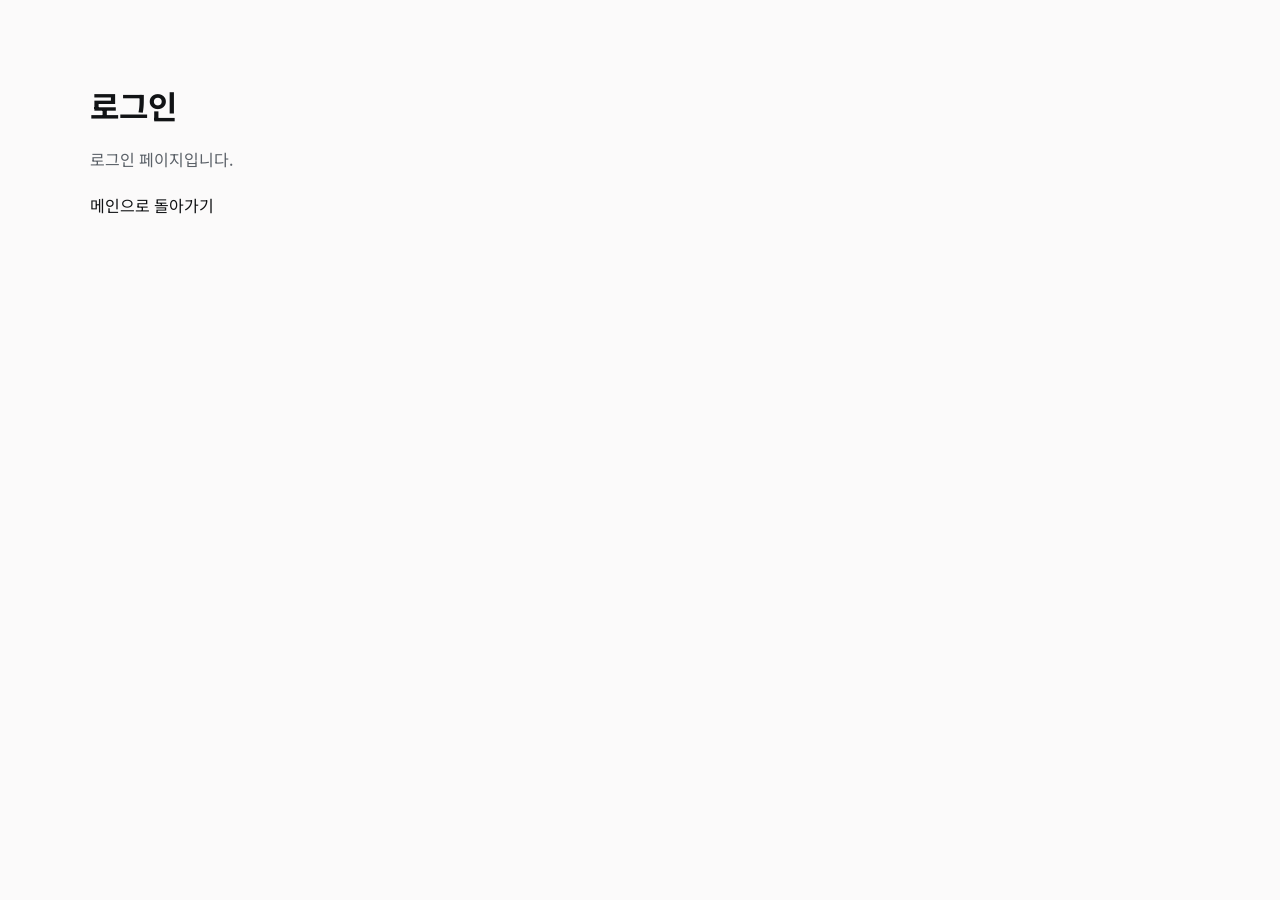
==== login.html @ 1c9f45b2 "topbar 정리 및 로그인/마이페이지 페이지 추가" ====
<!doctype html>
<html lang="ko">
<head>
  <meta charset="UTF-8" />
  <meta name="viewport" content="width=device-width, initial-scale=1.0" />
  <title>로그인 | Blecozel</title>
  <link rel="stylesheet" href="/style.css" />
</head>
<body>
  <main style="padding: 80px 7vw;">
    <h1 style="margin-bottom: 16px;">로그인</h1>
    <p style="margin-bottom: 20px; color: #5b6168;">로그인 페이지입니다.</p>
    <a href="index.html">메인으로 돌아가기</a>
  </main>
</body>
</html>
---- style.css ----
@import url('https://fonts.googleapis.com/css2?family=Noto+Sans+KR:wght@300;400;500;600;700&family=Noto+Sans:wght@400;500;600;700&display=swap');

:root {
  --bg: #f5f2f259;
  --bg-soft: #f7f7f8;
  --surface: #ffffff;
  --surface-2: #ffffff;
  --ink: #111315;
  --muted: #5b6168;
  --accent: #111315;
  --accent-strong: #111315;
  --accent-dark: #7b8188;
  --border: #e2e4e8;
  --shadow: rgba(17, 24, 39, 0.08);
  --radius-lg: 28px;
  --radius-md: 18px;
  --radius-sm: 12px;
}

* {
  box-sizing: border-box;
  margin: 0;
  padding: 0;
}

body {
  font-family: 'Noto Sans KR', 'Noto Sans', sans-serif;
  background: var(--bg);
  color: var(--ink);
  line-height: 1.6;
  min-height: 100vh;
}

a {
  color: inherit;
  text-decoration: none;
}

button {
  font-family: inherit;
  border: none;
  cursor: pointer;
}

img {
  max-width: 100%;
}

.grain {
  position: fixed;
  inset: 0;
  pointer-events: none;
  background-image: url('data:image/svg+xml;utf8,<svg xmlns="http://www.w3.org/2000/svg" width="120" height="120"><filter id="n"><feTurbulence type="fractalNoise" baseFrequency="0.8" numOctaves="2" stitchTiles="stitch"/></filter><rect width="120" height="120" filter="url(%23n)" opacity="0.08"/></svg>');
  mix-blend-mode: multiply;
  z-index: 0;
  opacity: 0.2;
}

.nav {
  position: sticky;
  top: 0;
  z-index: 10;
  display: flex;
  align-items: center;
  justify-content: space-between;
  padding: 24px 7vw;
  backdrop-filter: blur(12px);
  background: rgba(255, 255, 255, 0.9);
  border-bottom: 1px solid var(--border);
}

.topbar {
  position: relative;
  z-index: 11;
  display: flex;
  align-items: center;
  justify-content: space-between;
  padding: 10px 7vw;
  background: #ffffff;
  color: var(--muted);
  border-bottom: 1px solid var(--border);
  font-size: 0.85rem;
}

.topbar-right {
  display: flex;
  gap: 18px;
  font-weight: 500;
}

.topbar-left {
  display: flex;
  gap: 18px;
  font-weight: 500;
}

.logo {
  font-size: 1.6rem;
  font-weight: 600;
  letter-spacing: -0.02em;
}

.nav-links {
  display: flex;
  gap: 24px;
  font-size: 0.95rem;
  font-weight: 500;
}

.nav-links a {
  padding-bottom: 4px;
  border-bottom: 1px solid transparent;
  transition: border 0.3s ease;
}

.nav-links a:hover {
  border-bottom: 1px solid var(--accent);
}

.nav-cta {
  background: var(--accent);
  color: #ffffff;
  padding: 12px 20px;
  border-radius: 999px;
  font-weight: 600;
}

main {
  position: relative;
  z-index: 1;
}

section {
  padding: 80px 7vw;
}

.hero-carousel {
  padding-top: 88px;
}

.carousel-wrap {
  position: relative;
}

.carousel-track {
  display: grid;
  grid-auto-flow: column;
  grid-auto-columns: minmax(400px, 680px);
  gap: 24px;
  overflow-x: auto;
  padding: 10px 4px 18px;
  scroll-snap-type: x mandatory;
  scroll-padding: 7vw;
  -webkit-overflow-scrolling: touch;
  cursor: grab;
}

.carousel-track:active {
  cursor: grabbing;
}

.carousel-track::-webkit-scrollbar {
  display: none;
}

.carousel-track::-webkit-scrollbar-track {
  display: none;
}

.carousel-track::-webkit-scrollbar-thumb {
  display: none;
}

.carousel-track {
  scrollbar-width: none;
  -ms-overflow-style: none;
}

.carousel-indicator {
  display: flex;
  align-items: center;
  justify-content: center;
  gap: 14px;
  margin-top: 14px;
  color: var(--muted);
  font-weight: 500;
  letter-spacing: 0.22em;
  text-transform: uppercase;
}

.carousel-indicator span {
  font-size: 0.78rem;
  font-variant-numeric: tabular-nums;
  line-height: 1;
}

.indicator-line {
  position: relative;
  width: min(220px, 46vw);
  height: 1px;
  background: rgba(17, 19, 21, 0.18);
  overflow: hidden;
  border-radius: 999px;
}

.indicator-progress {
  position: absolute;
  inset: 0;
  width: 0%;
  background: rgba(17, 19, 21, 0.6);
  transition: width 0.35s ease;
}

.carousel-card {
  position: relative;
  border-radius: 28px;
  overflow: hidden;
  background: linear-gradient(135deg, #e6e7e9, #f5f2ee);
  box-shadow: 0 20px 40px rgba(17, 24, 39, 0.14);
  aspect-ratio: 3 / 4.1;
  scroll-snap-align: start;
  flex-shrink: 0;
  user-select: none;
}

.carousel-card:nth-child(2n) {
  background: linear-gradient(135deg, #e9edf0, #f0ece7);
}

.carousel-card:nth-child(3n) {
  background: linear-gradient(135deg, #ece7e2, #eef2f4);
}

.carousel-card:nth-child(1) .carousel-media {
  background-image: url("/processiamge/process1image.png");
}

.carousel-card:nth-child(2) .carousel-media {
  background-image: url("/processiamge/process2image.png");
}

.carousel-card:nth-child(3) .carousel-media {
  background-image: url("/processiamge/process3image.png");
}

.carousel-card:nth-child(4) .carousel-media {
  background-image: url("/processiamge/process4image.png");
}

.carousel-card:nth-child(5) .carousel-media {
  background-image: url("/processiamge/process5image.png");
}

.carousel-media {
  position: absolute;
  inset: 0;
  background-position: center;
  background-size: cover;
  background-repeat: no-repeat;
  filter: saturate(1.05);
}

.carousel-overlay {
  position: absolute;
  inset: auto 0 0 0;
  padding: 26px 28px;
  color: #ffffff;
  display: grid;
  gap: 10px;
  background: linear-gradient(180deg, rgba(17, 19, 21, 0) 0%, rgba(17, 19, 21, 0.75) 55%, rgba(17, 19, 21, 0.9) 100%);
}

.carousel-overlay span {
  font-size: 0.9rem;
  letter-spacing: 0.2em;
  text-transform: uppercase;
  font-weight: 600;
}

.carousel-overlay h3 {
  font-size: 1.35rem;
}

.carousel-overlay p {
  font-size: 0.95rem;
  color: rgba(255, 255, 255, 0.85);
}

.hero {
  display: grid;
  grid-template-columns: repeat(auto-fit, minmax(280px, 1fr));
  gap: 48px;
  align-items: center;
  padding-top: 140px;
  padding-bottom: 80px;
  min-height: 80vh;
  position: relative;
  overflow: hidden;
}

.hero::before {
  content: "";
  position: absolute;
  inset: 0;
  background: url("/image/blecozelwebimage/backgroundimage1.png") center/cover no-repeat;
  opacity: 0.5;
  filter: contrast(1.06) saturate(1.05);
  z-index: 0;
}

.hero > * {
  position: relative;
  z-index: 1;
}
.hero h1 {
  font-size: clamp(2.6rem, 3.6vw, 4.0rem);
  line-height: 1.1;
  margin-bottom: 20px;
  letter-spacing: -0.02em;
}

.eyebrow {
  text-transform: uppercase;
  font-size: 0.75rem;
  letter-spacing: 0.2em;
  font-weight: 600;
  color: #2f353b;
  margin-bottom: 12px;
}

.lead {
  font-size: 1.05rem;
  color: #2f353b;
  max-width: 560px;
}

.hero-actions {
  display: flex;
  gap: 16px;
  margin: 28px 0 32px;
}

.hero-chips {
  display: flex;
  flex-wrap: wrap;
  gap: 10px;
  margin-bottom: 28px;
  color: #2f353b;
  font-size: 0.85rem;
}

.hero-chips span {
  padding: 8px 12px;
  border-radius: 999px;
  border: 1px solid var(--border);
  background: var(--bg);
}

.primary {
  background: var(--accent-strong);
  color: #ffffff;
  padding: 14px 26px;
  border-radius: 999px;
  font-weight: 600;
  box-shadow: 0 14px 30px rgba(17, 24, 39, 0.12);
  transition: transform 0.3s ease, box-shadow 0.3s ease;
}

.primary:hover {
  transform: translateY(-2px);
  box-shadow: 0 18px 40px rgba(17, 24, 39, 0.18);
}

.ghost {
  border: 1px solid var(--border);
  background: transparent;
  padding: 14px 24px;
  border-radius: 999px;
  font-weight: 600;
  color: var(--ink);
}

.hero-metrics {
  display: grid;
  grid-template-columns: repeat(3, minmax(0, 1fr));
  gap: 20px;
  max-width: 420px;
}

.hero-metrics span {
  font-size: 1.4rem;
  font-weight: 700;
}

.hero-metrics p {
  font-size: 0.85rem;
  color: #2f353b;
}

.hero-card {
  background: rgba(245, 242, 242, 0.48);
  backdrop-filter: blur(20px);
  -webkit-backdrop-filter: blur(20px);
  color: var(--ink);
  border-radius: var(--radius-lg);
  padding: 32px;
  position: relative;
  box-shadow: 0 24px 60px var(--shadow);
  border: 1px solid var(--border);
}

.hero-card-inner {
  display: grid;
  gap: 16px;
  background: transparent;
}

.hero-card ul {
  display: grid;
  gap: 12px;
  list-style: none;
}

.hero-chip {
  background: var(--bg);
  color: var(--ink);
  padding: 8px 14px;
  border-radius: 999px;
  font-weight: 700;
  width: fit-content;
  border: 1px solid var(--border);
}

.section-head {
  display: grid;
  gap: 12px;
  max-width: 620px;
  margin-bottom: 36px;
}

.section-head h2 {
  font-size: clamp(2rem, 3vw, 2.8rem);
  letter-spacing: -0.02em;
}

.section-head p {
  color: var(--muted);
}

#portfolio .section-head p {
  color: #7b8188;
}

.steps {
  display: grid;
  grid-template-columns: repeat(3, minmax(240px, 1fr));
  gap: 32px;
}

.steps article {
  background: var(--surface);
  padding: 28px;
  border-radius: var(--radius-md);
  box-shadow: 0 18px 30px var(--shadow);
  border: 1px solid var(--border);
}

.steps span {
  font-size: 1.3rem;
  font-weight: 700;
  color: var(--accent-dark);
}


.portfolio {
  display: grid;
  grid-template-columns: repeat(auto-fit, minmax(220px, 1fr));
  gap: 20px;
}

.tile {
  background: var(--surface);
  border-radius: var(--radius-md);
  padding: 24px;
  min-height: 200px;
  display: flex;
  flex-direction: column;
  justify-content: space-between;
  border: 1px solid var(--border);
  box-shadow: 0 12px 26px var(--shadow);
}

.tile-meta {
  font-weight: 600;
  color: var(--accent-dark);
}

.category-grid {
  display: grid;
  grid-template-columns: repeat(4, minmax(200px, 1fr));
  gap: 22px;
}

.category-card {
  background: var(--surface);
  border: 1px solid var(--border);
  border-radius: var(--radius-md);
  padding: 30px;
  display: flex;
  flex-direction: column;
  gap: 10px;
  box-shadow: 0 16px 28px var(--shadow);
  min-height: 200px;
  color: inherit;
  transition: transform 0.25s ease, box-shadow 0.25s ease;
}

.category-card.has-image {
  padding: 0;
  overflow: hidden;
}

.category-card img {
  width: 100%;
  height: 250px;
  object-fit: cover;
  border-radius: 0;
  display: block;
}

.category-card:hover {
  transform: translateY(-4px) scale(1.01);
  box-shadow: 0 22px 40px rgba(17, 24, 39, 0.14);
}

.category-card-body {
  display: flex;
  flex-direction: column;
  gap: 4px;
  flex: 1;
  padding: 10px 24px 20px;
}

.category-card h3 {
  font-size: 1.12rem;
  font-weight: 600;
}

.category-card p {
  color: var(--muted);
  font-size: 0.95rem;
  margin-top: auto;
}

@media (max-width: 1100px) {
  .category-grid {
    grid-template-columns: repeat(3, minmax(200px, 1fr));
  }
}

@media (max-width: 780px) {
  .category-grid {
    grid-template-columns: repeat(2, minmax(200px, 1fr));
  }
}

@media (max-width: 520px) {
  .category-grid {
    grid-template-columns: 1fr;
  }
}

.pricing {
  display: grid;
  grid-template-columns: repeat(auto-fit, minmax(240px, 1fr));
  gap: 24px;
}

.pricing article {
  background: var(--surface);
  padding: 30px;
  border-radius: var(--radius-md);
  border: 1px solid var(--border);
  box-shadow: 0 18px 40px var(--shadow);
}

.pricing .featured {
  background: #f7f7f9;
  border: 1px solid var(--border);
}

.price {
  font-size: 1.5rem;
  font-weight: 700;
  margin: 12px 0 20px;
}

.pricing ul {
  list-style: none;
  display: grid;
  gap: 10px;
  color: var(--muted);
}

.testimonials {
  display: grid;
  grid-template-columns: repeat(auto-fit, minmax(220px, 1fr));
  gap: 24px;
}

.testimonials article {
  background: var(--surface);
  padding: 24px;
  border-radius: var(--radius-md);
  box-shadow: 0 18px 30px var(--shadow);
  border: 1px solid var(--border);
}

.testimonials span {
  display: block;
  margin-top: 18px;
  font-weight: 600;
  color: var(--accent-dark);
}

.estimate {
  display: grid;
  grid-template-columns: repeat(auto-fit, minmax(280px, 1fr));
  gap: 32px;
}

.estimate-form {
  background: var(--surface);
  padding: 32px;
  border-radius: var(--radius-lg);
  box-shadow: 0 20px 40px var(--shadow);
  display: grid;
  gap: 18px;
  border: 1px solid var(--border);
}

.field {
  display: grid;
  gap: 8px;
}

.field.full {
  grid-column: 1 / -1;
}

input,
select,
textarea {
  border: 1px solid var(--border);
  border-radius: var(--radius-sm);
  padding: 12px 14px;
  font-family: inherit;
  font-size: 0.95rem;
  background: #ffffff;
  color: var(--ink);
}

.field small {
  font-size: 0.82rem;
  color: #c43b3b;
  margin-top: -4px;
}

input[type="file"] {
  padding: 10px 12px;
  background: #ffffff;
}

input[type="file"]::file-selector-button {
  border: 1px solid var(--border);
  border-radius: var(--radius-sm);
  padding: 8px 12px;
  margin-right: 8px;
  background: #f6f1e7;
  color: var(--ink);
  font-family: inherit;
  font-size: 0.9rem;
  cursor: pointer;
}

input[type="file"]::file-selector-button:hover {
  background: #efe7d9;
}


.choice-box {
  border: 1px solid var(--border);
  border-radius: var(--radius-sm);
  padding: 12px 14px;
  background: #ffffff;
}

.choice-grid {
  display: grid;
  grid-template-columns: repeat(auto-fit, minmax(110px, 1fr));
  gap: 10px;
  font-size: 0.95rem;
}

.choice-grid label {
  display: flex;
  align-items: center;
  gap: 8px;
}

.choice-grid input[type="checkbox"] {
  accent-color: var(--accent);
}


textarea {
  resize: vertical;
}

.form-note {
  font-size: 0.75rem;
  color: var(--muted);
}

.estimate-side {
  display: grid;
  gap: 20px;
}

.side-card {
  background: var(--surface-2);
  color: var(--ink);
  padding: 26px;
  border-radius: var(--radius-md);
  box-shadow: 0 18px 30px var(--shadow);
  display: grid;
  gap: 14px;
  border: 1px solid var(--border);
}

.side-card.highlight {
  background: #f7f7f9;
  color: var(--ink);
  border: 1px solid var(--border);
}

.side-info {
  display: flex;
  justify-content: space-between;
  border-bottom: 1px solid var(--border);
  padding-bottom: 8px;
}

.side-card.highlight ul {
  list-style: none;
  display: grid;
  gap: 10px;
  color: var(--muted);
}

.faq {
  display: grid;
  gap: 14px;
}

summary {
  font-weight: 600;
  cursor: pointer;
  list-style: none;
}

summary::marker {
  display: none;
}

details {
  background: var(--surface);
  padding: 18px 20px;
  border-radius: var(--radius-md);
  border: 1px solid var(--border);
}

details p {
  margin-top: 10px;
  color: var(--muted);
}

.footer {
  display: flex;
  flex-wrap: wrap;
  gap: 32px;
  justify-content: space-between;
  padding: 48px 7vw 60px;
  background: #f7f7f8;
  color: var(--ink);
}

.toast {
  position: fixed;
  top: 50%;
  left: 50%;
  background: #ffffff;
  color: var(--ink);
  padding: 14px 20px;
  border-radius: 999px;
  opacity: 0;
  transform: translate(-50%, -45%);
  transition: opacity 0.3s ease, transform 0.3s ease;
  z-index: 20;
  border: 1px solid var(--border);
  display: inline-flex;
  align-items: center;
  gap: 12px;
}

.toast.show {
  opacity: 1;
  transform: translate(-50%, -50%);
}

.toast-close {
  border: 1px solid var(--border);
  border-radius: 999px;
  padding: 6px 12px;
  background: #f6f1e7;
  color: var(--ink);
  font-family: inherit;
  font-size: 0.85rem;
  cursor: pointer;
}

.toast-close:hover {
  background: #efe7d9;
}

@media (max-width: 920px) {
  .nav-links {
    display: none;
  }
  .topbar {
    flex-direction: column;
    gap: 6px;
    align-items: flex-start;
  }
  .hero-actions {
    flex-direction: column;
    align-items: flex-start;
  }
  .hero-metrics {
    grid-template-columns: repeat(2, minmax(0, 1fr));
  }
}

@media (max-width: 640px) {
  section {
    padding: 64px 6vw;
  }
  .hero {
    padding-top: 80px;
  }
  .hero-metrics {
    grid-template-columns: 1fr;
  }
  .footer {
    flex-direction: column;
  }
}

@keyframes fadeUp {
  from {
    opacity: 0;
    transform: translateY(24px);
  }
  to {
    opacity: 1;
    transform: translateY(0);
  }
}

.reveal {
  opacity: 0;
  animation: fadeUp 0.9s ease forwards;
}

.reveal[data-delay='1'] {
  animation-delay: 0.15s;
}

.reveal[data-delay='2'] {
  animation-delay: 0.3s;
}

.reveal[data-delay='3'] {
  animation-delay: 0.45s;
}
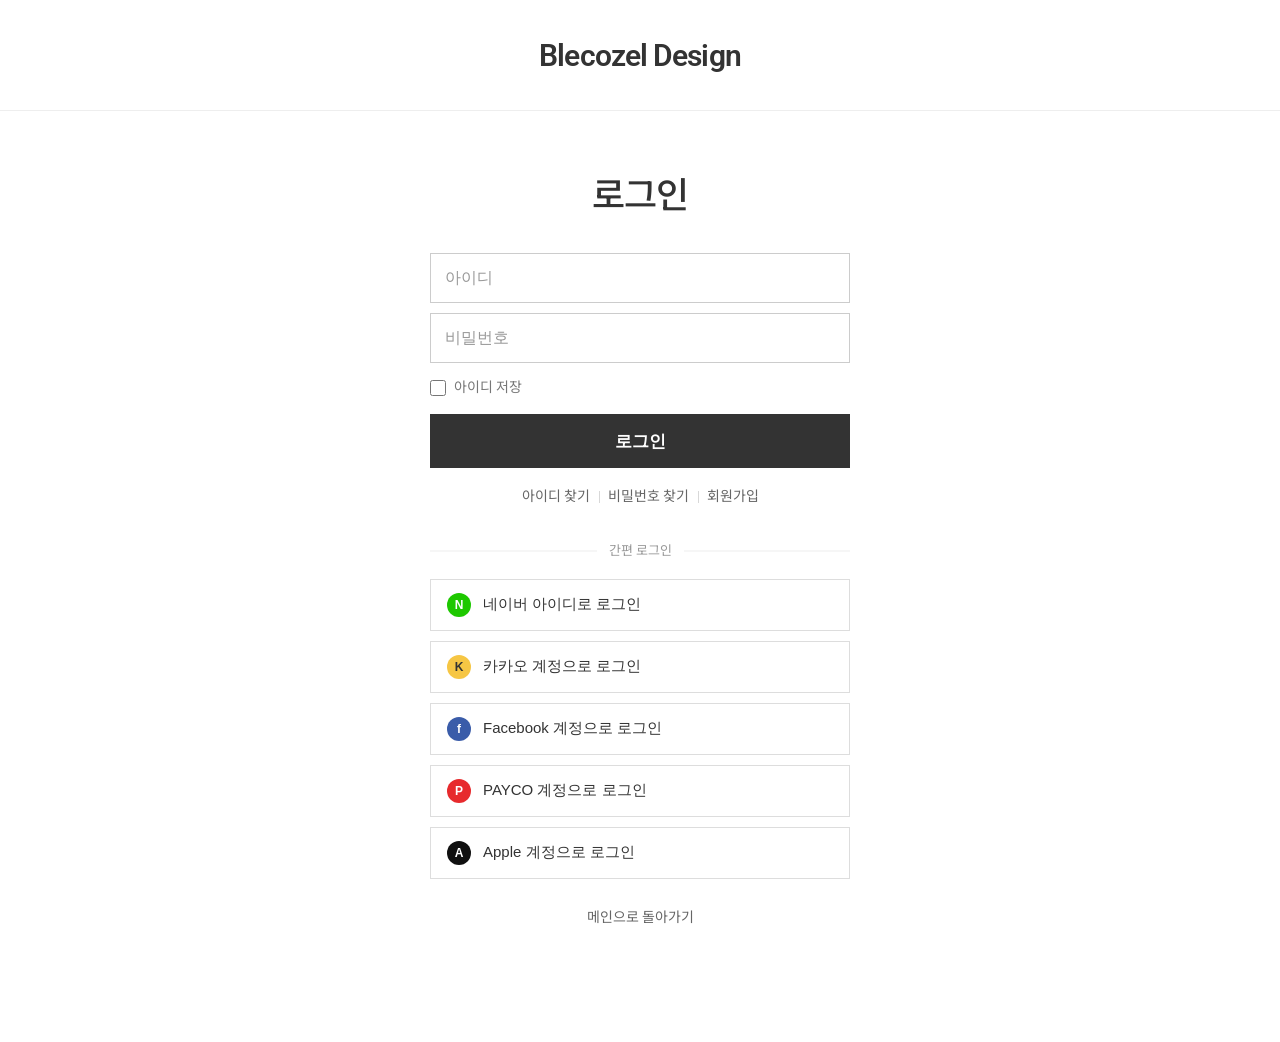
==== commit 13283b63: "login 페이지 브랜딩 및 UI 문구 정리" ====
--- a/login.html
+++ b/login.html
@@ -3,14 +3,345 @@
 <head>
   <meta charset="UTF-8" />
   <meta name="viewport" content="width=device-width, initial-scale=1.0" />
-  <title>로그인 | Blecozel</title>
-  <link rel="stylesheet" href="/style.css" />
+  <title>Blecozel Design - 로그인</title>
+  <link rel="preconnect" href="https://fonts.googleapis.com" />
+  <link rel="preconnect" href="https://fonts.gstatic.com" crossorigin />
+  <link href="https://fonts.googleapis.com/css2?family=Noto+Sans+KR:wght@400;500;700&family=Roboto:wght@400;500;700&display=swap" rel="stylesheet" />
+  <style>
+    :root {
+      --ink: #333;
+      --muted: #777;
+      --line: #ccc;
+      --line-soft: #eee;
+      --soft: #f9f9f9;
+    }
+
+    * {
+      box-sizing: border-box;
+    }
+
+    html,
+    body {
+      margin: 0;
+      padding: 0;
+      background: #fff;
+      color: var(--muted);
+      font-family: Roboto, "Noto Sans KR", "Noto Sans", "Malgun Gothic", arial, sans-serif;
+      line-height: 1.5;
+    }
+
+    a {
+      color: inherit;
+      text-decoration: none;
+    }
+
+    .login-header {
+      border-bottom: 1px solid var(--line-soft);
+    }
+
+    .header-inner {
+      max-width: 1366px;
+      height: 110px;
+      margin: 0 auto;
+      padding: 0 20px;
+      display: flex;
+      align-items: center;
+      justify-content: center;
+    }
+
+    .brand {
+      display: inline-block;
+      color: var(--ink);
+      font-size: 30px;
+      font-weight: 600;
+      letter-spacing: -0.03em;
+    }
+
+    .login-main {
+      padding: 58px 20px 100px;
+    }
+
+    .login-shell {
+      width: 100%;
+      max-width: 420px;
+      margin: 0 auto;
+    }
+
+    .page-title {
+      margin: 0 0 30px;
+      text-align: center;
+      color: var(--ink);
+      font-size: 36px;
+      font-weight: 500;
+      letter-spacing: -0.03em;
+    }
+
+    .field + .field {
+      margin-top: 10px;
+    }
+
+    .input {
+      width: 100%;
+      height: 50px;
+      border: 1px solid var(--line);
+      padding: 0 14px;
+      font-size: 16px;
+      color: var(--ink);
+      background: #fff;
+    }
+
+    .input::placeholder {
+      color: #999;
+    }
+
+    .input:hover {
+      border-color: var(--ink);
+    }
+
+    .input:focus {
+      outline: none;
+      border-color: var(--ink);
+      box-shadow: 0 0 0 2px rgba(0, 0, 0, 0.08);
+    }
+
+    .login-options {
+      margin-top: 14px;
+      display: flex;
+      justify-content: space-between;
+      align-items: center;
+      font-size: 14px;
+    }
+
+    .check-wrap {
+      display: inline-flex;
+      align-items: center;
+      gap: 8px;
+      cursor: pointer;
+      color: var(--muted);
+    }
+
+    .check-wrap input {
+      width: 16px;
+      height: 16px;
+      margin: 0;
+      accent-color: #333;
+    }
+
+    .button-login {
+      margin-top: 16px;
+      width: 100%;
+      height: 54px;
+      border: 1px solid transparent;
+      background: #333;
+      color: #fff;
+      font-size: 17px;
+      font-weight: 600;
+      cursor: pointer;
+    }
+
+    .button-login:hover {
+      background: #2d2d2d;
+    }
+
+    .member-links {
+      margin-top: 18px;
+      display: flex;
+      justify-content: center;
+      gap: 18px;
+      font-size: 14px;
+      color: #666;
+    }
+
+    .member-links a + a {
+      position: relative;
+    }
+
+    .member-links a + a::before {
+      content: "";
+      position: absolute;
+      left: -9px;
+      top: 50%;
+      width: 1px;
+      height: 12px;
+      background: #d8d8d8;
+      transform: translateY(-50%);
+    }
+
+    .divider {
+      margin: 34px 0 18px;
+      text-align: center;
+      font-size: 13px;
+      color: #999;
+      position: relative;
+    }
+
+    .divider::before {
+      content: "";
+      position: absolute;
+      left: 0;
+      right: 0;
+      top: 50%;
+      height: 1px;
+      background: var(--line-soft);
+      transform: translateY(-50%);
+    }
+
+    .divider span {
+      position: relative;
+      display: inline-block;
+      padding: 0 12px;
+      background: #fff;
+    }
+
+    .sns-login-list {
+      display: grid;
+      gap: 10px;
+    }
+
+    .sns-button {
+      width: 100%;
+      height: 52px;
+      border: 1px solid #ddd;
+      background: #fff;
+      color: var(--ink);
+      padding: 0 16px;
+      display: inline-flex;
+      align-items: center;
+      gap: 12px;
+      font-size: 15px;
+      font-weight: 500;
+      cursor: pointer;
+      text-align: left;
+    }
+
+    .sns-button:hover {
+      background: var(--soft);
+      border-color: #777;
+    }
+
+    .sns-icon {
+      width: 24px;
+      height: 24px;
+      border-radius: 50%;
+      display: inline-flex;
+      align-items: center;
+      justify-content: center;
+      font-size: 12px;
+      font-weight: 700;
+      flex: 0 0 24px;
+    }
+
+    .sns-button.naver .sns-icon {
+      background: #1ec800;
+      color: #fff;
+    }
+
+    .sns-button.kakao .sns-icon {
+      background: #f6c644;
+      color: #333;
+    }
+
+    .sns-button.facebook .sns-icon {
+      background: #3a5ca9;
+      color: #fff;
+    }
+
+    .sns-button.payco .sns-icon {
+      background: #e72a2d;
+      color: #fff;
+    }
+
+    .sns-button.apple .sns-icon {
+      background: #101010;
+      color: #fff;
+    }
+
+    .back-link {
+      margin-top: 28px;
+      text-align: center;
+      font-size: 14px;
+      color: #666;
+    }
+
+    .back-link a:hover {
+      color: var(--ink);
+    }
+
+    @media (max-width: 640px) {
+      .header-inner {
+        height: 86px;
+      }
+
+      .brand {
+        font-size: 26px;
+      }
+
+      .login-main {
+        padding: 42px 16px 72px;
+      }
+
+      .page-title {
+        font-size: 30px;
+        margin-bottom: 24px;
+      }
+
+      .member-links {
+        gap: 14px;
+        font-size: 13px;
+      }
+
+      .member-links a + a::before {
+        left: -7px;
+      }
+    }
+  </style>
 </head>
 <body>
-  <main style="padding: 80px 7vw;">
-    <h1 style="margin-bottom: 16px;">로그인</h1>
-    <p style="margin-bottom: 20px; color: #5b6168;">로그인 페이지입니다.</p>
-    <a href="index.html">메인으로 돌아가기</a>
+  <header class="login-header">
+    <div class="header-inner">
+      <a class="brand" href="index.html" aria-label="메인으로 이동">Blecozel Design</a>
+    </div>
+  </header>
+
+  <main class="login-main">
+    <section class="login-shell">
+      <h1 class="page-title">로그인</h1>
+
+      <form action="#" method="post">
+        <div class="field">
+          <input class="input" id="login-id" name="login-id" type="text" placeholder="아이디" autocomplete="username" aria-label="아이디" />
+        </div>
+        <div class="field">
+          <input class="input" id="login-password" name="login-password" type="password" placeholder="비밀번호" autocomplete="current-password" aria-label="비밀번호" />
+        </div>
+
+        <div class="login-options">
+          <label class="check-wrap" for="save-id">
+            <input id="save-id" type="checkbox" />
+            <span>아이디 저장</span>
+          </label>
+        </div>
+
+        <button class="button-login" type="submit">로그인</button>
+      </form>
+
+      <div class="member-links">
+        <a href="#">아이디 찾기</a>
+        <a href="#">비밀번호 찾기</a>
+        <a href="#">회원가입</a>
+      </div>
+
+      <p class="divider"><span>간편 로그인</span></p>
+      <div class="sns-login-list">
+        <button class="sns-button naver" type="button"><span class="sns-icon">N</span>네이버 아이디로 로그인</button>
+        <button class="sns-button kakao" type="button"><span class="sns-icon">K</span>카카오 계정으로 로그인</button>
+        <button class="sns-button facebook" type="button"><span class="sns-icon">f</span>Facebook 계정으로 로그인</button>
+        <button class="sns-button payco" type="button"><span class="sns-icon">P</span>PAYCO 계정으로 로그인</button>
+        <button class="sns-button apple" type="button"><span class="sns-icon">A</span>Apple 계정으로 로그인</button>
+      </div>
+
+      <p class="back-link"><a href="index.html">메인으로 돌아가기</a></p>
+    </section>
   </main>
 </body>
 </html>
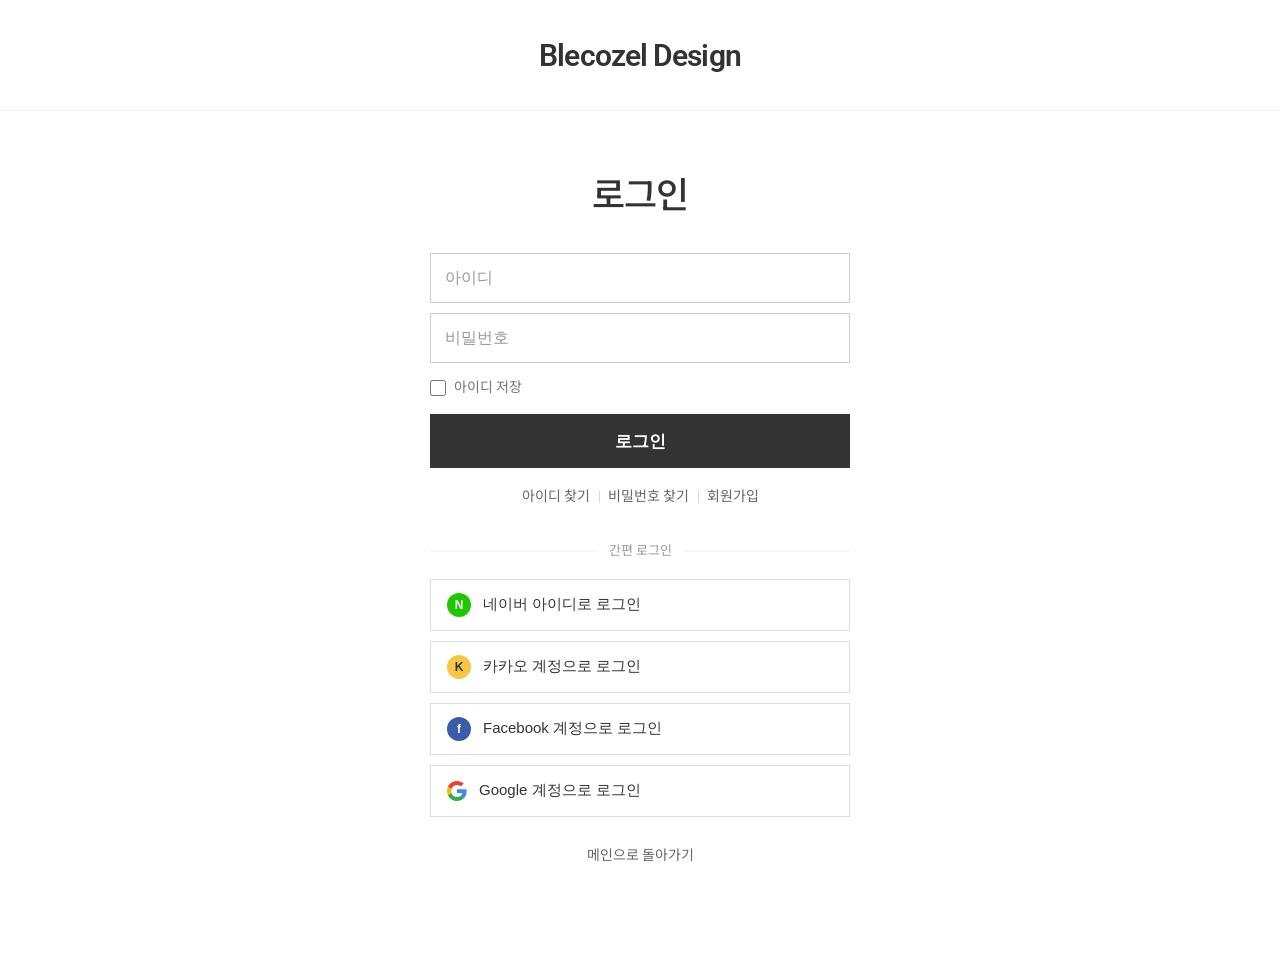
==== commit 0fe79ff8: "소셜 로그인 아이콘 구성 조정" ====
--- a/login.html
+++ b/login.html
@@ -246,14 +246,19 @@
       color: #fff;
     }
 
-    .sns-button.payco .sns-icon {
-      background: #e72a2d;
-      color: #fff;
-    }
-
-    .sns-button.apple .sns-icon {
-      background: #101010;
-      color: #fff;
+    .sns-button.google .sns-icon {
+      width: 20px;
+      height: 20px;
+      border-radius: 0;
+      background: transparent;
+      padding: 0;
+      flex: 0 0 20px;
+    }
+
+    .sns-button.google .sns-icon svg {
+      display: block;
+      width: 100%;
+      height: 100%;
     }
 
     .back-link {
@@ -336,8 +341,17 @@
         <button class="sns-button naver" type="button"><span class="sns-icon">N</span>네이버 아이디로 로그인</button>
         <button class="sns-button kakao" type="button"><span class="sns-icon">K</span>카카오 계정으로 로그인</button>
         <button class="sns-button facebook" type="button"><span class="sns-icon">f</span>Facebook 계정으로 로그인</button>
-        <button class="sns-button payco" type="button"><span class="sns-icon">P</span>PAYCO 계정으로 로그인</button>
-        <button class="sns-button apple" type="button"><span class="sns-icon">A</span>Apple 계정으로 로그인</button>
+        <button class="sns-button google" type="button">
+          <span class="sns-icon" aria-hidden="true">
+            <svg viewBox="0 0 18 18" xmlns="http://www.w3.org/2000/svg">
+              <path fill="#4285F4" d="M17.64 9.2045c0-.6382-.0573-1.2518-.1636-1.8409H9v3.4818h4.8436c-.2086 1.125-.8427 2.0782-1.7959 2.715v2.2582h2.9086c1.7018-1.5668 2.6837-3.8741 2.6837-6.6141z"/>
+              <path fill="#34A853" d="M9 18c2.43 0 4.4673-.8068 5.9564-2.1818l-2.9086-2.2582c-.8068.5409-1.8409.8614-3.0478.8614-2.3441 0-4.3282-1.5832-5.0359-3.7105H.9573v2.3327C2.4382 15.9832 5.4818 18 9 18z"/>
+              <path fill="#FBBC05" d="M3.9641 10.7109c-.18-.5409-.2823-1.1186-.2823-1.7109s.1023-1.17.2823-1.7109V4.9568H.9573C.3477 6.1718 0 7.5491 0 9s.3477 2.8282.9573 4.0432l3.0068-2.3323z"/>
+              <path fill="#EA4335" d="M9 3.5782c1.3214 0 2.5077.4541 3.4405 1.3459l2.5814-2.5814C13.4636.8918 11.4264 0 9 0 5.4818 0 2.4382 2.0168.9573 4.9568l3.0068 2.3323C4.6718 5.1614 6.6559 3.5782 9 3.5782z"/>
+            </svg>
+          </span>
+          Google 계정으로 로그인
+        </button>
       </div>
 
       <p class="back-link"><a href="index.html">메인으로 돌아가기</a></p>
